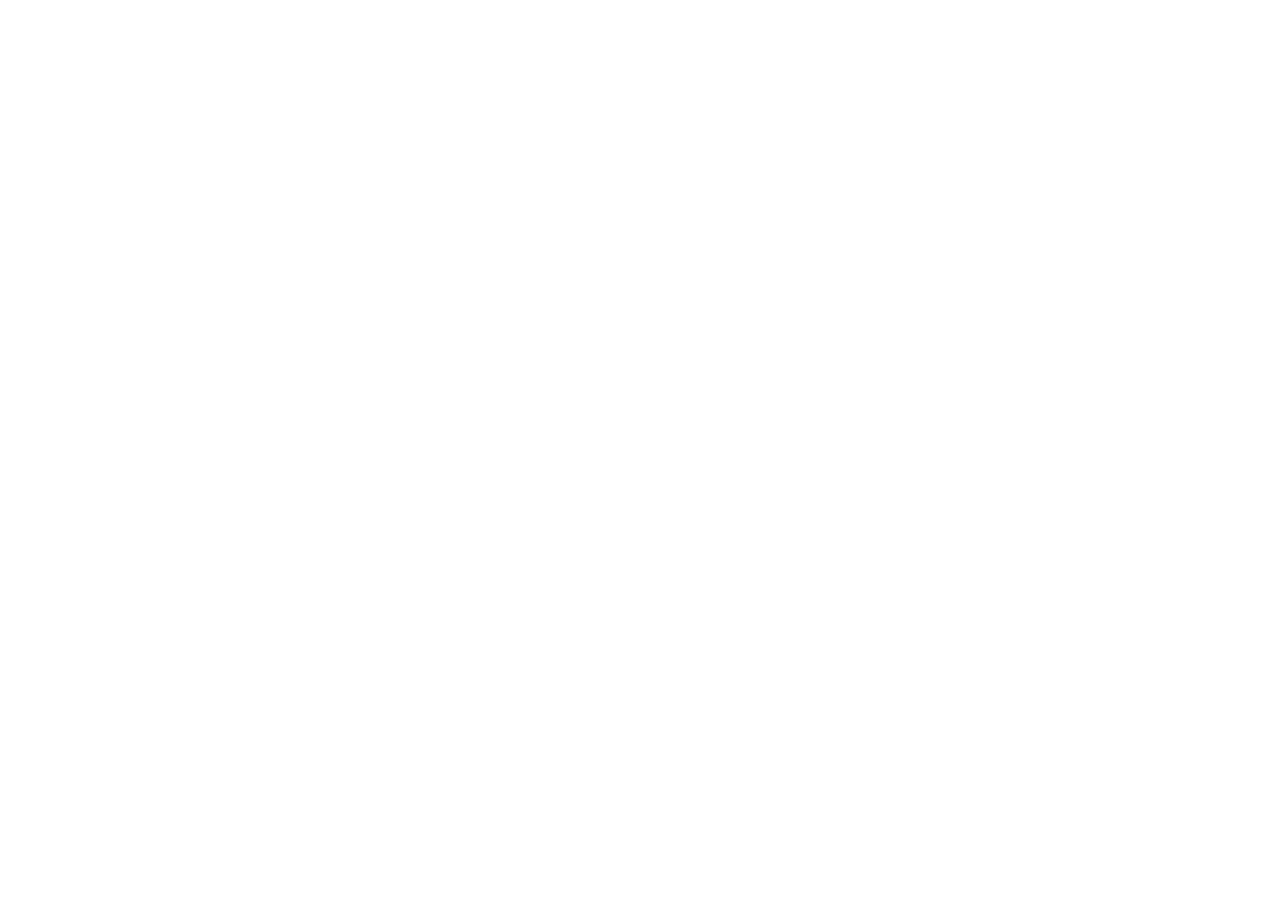
==== tickets.html @ 421d1eaf "UPDATE" ====
<!DOCTYPE html>
<html lang="en">
<head>
    <meta charset="UTF-8">
    <meta name="viewport" content="width=device-width, initial-scale=1.0">
    <title>Tickets</title>
</head>
<body>
    
</body>
</html>
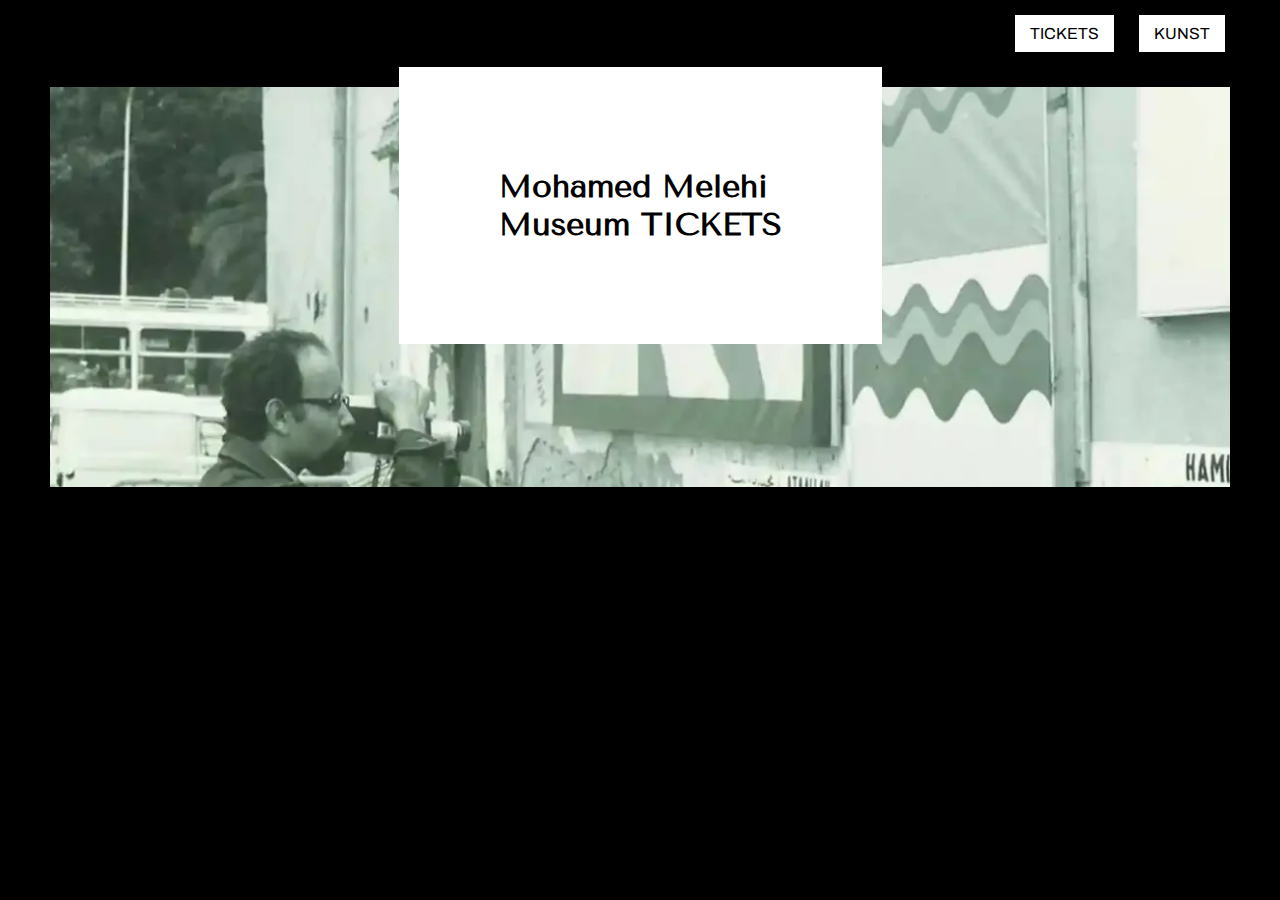
==== commit e1262718: "ticket page added" ====
--- a/tickets.html
+++ b/tickets.html
@@ -1,11 +1,27 @@
 <!DOCTYPE html>
 <html lang="en">
 <head>
+ <link rel="stylesheet" href="css/style.css">
     <meta charset="UTF-8">
     <meta name="viewport" content="width=device-width, initial-scale=1.0">
     <title>Tickets</title>
 </head>
 <body>
+    <div class="header">
+        <a href="tickets.html" class="btn">TICKETS</a>
+        <a href="index.html" class="btn">KUNST</a>
+    </div>
     
-</body>
-</html>+    <div class="hero">
+        <img src="/images/melehi-photo.webp" alt="Museum Artwork">
+        <div class="hero">
+            <h1>
+                Mohamed Melehi <br>
+                       Museum
+    
+
+                       TICKETS
+            </h1>
+        </div>
+    </body>
+    </html>--- a/css/style.css
+++ b/css/style.css
@@ -0,0 +1,129 @@
+@font-face {
+    font-family: 'Archivo';
+    src: url('/fonts/Archivo-VariableFont_wdth,wght.ttf') format('truetype');
+    font-weight: normal;
+    font-style: normal;
+}
+
+@font-face {
+    font-family: 'TenorSans';
+    src: url('/fonts/TenorSans-Regular.ttf') format('truetype');
+    font-weight: normal;
+    font-style: normal;
+}
+
+html, body {
+    height: 100%; 
+    margin: 0; 
+}
+.hero h1 {
+    font-family: 'TenorSans', sans-serif;
+    background: white;
+    color: black;
+    padding: 50px;
+    display: inline-block;
+    text-align: left;
+    line-height: 1.2;
+}
+
+
+
+* {
+    margin: 0;
+    padding: 0;
+    box-sizing: border-box;
+}
+body {
+    font-family: 'TenorSans';
+    src: url('/fonts/TenorSans-Regular.ttf') format('truetype');
+    font-weight: normal;
+    font-style: normal;
+    background-color: black;
+    color: white;
+    display: flex;
+    flex-direction: column;
+    min-height: 100vh; 
+}
+
+
+.header {
+    font-family: 'Archivo';
+    src: url('/fonts/Archivo-VariableFont_wdth,wght.ttf') format('truetype');
+    font-weight: normal;
+    font-style: heavy;
+    position: sticky;
+    top: 0;
+    background: black;
+    display: flex;
+    justify-content: flex-end;
+    padding: 15px 30px;
+    align-items: center;
+    z-index: 1000;
+}
+.header button {
+    background: white;
+    border: none;
+    padding: 10px 15px;
+    cursor: pointer;
+    font-weight: bold;
+    margin-right: 25px;
+}
+.hero {
+    display: flex;
+    flex-direction: column;
+    align-items: center;
+    padding: 20px 50px;
+}
+.hero img {
+    width: 100%;
+    max-height: 400px;
+    object-fit: cover;
+}
+.hero h1 {
+    background: white;
+    color: black;
+    padding: 100px;
+    display: inline-flex;
+    margin-top: -440px;
+}
+
+.gallery {
+    display: grid;
+    grid-template-columns: repeat(auto-fit, minmax(200px, 1fr));
+    gap: 20px;
+    padding: 40px;
+    padding-top: 20px;
+    max-width: 100vw;
+}
+
+@media (min-width: 1000px) {
+    .gallery {
+        grid-template-columns: repeat(5, 1fr);
+    }
+}
+
+
+.gallery-item {
+    text-align: center;
+}
+.gallery img {
+    width: 100%;
+    height: auto;
+}
+.header a {
+    text-decoration: none;
+    background: white;
+    color: black;
+    padding: 10px 15px;
+    font-weight: bold;
+    border: none;
+    cursor: pointer;
+    margin-right: 25px;
+    display: inline-block;
+    transition: background 0.3s ease;
+}
+
+.header a:hover {
+    background: gray;
+}
+
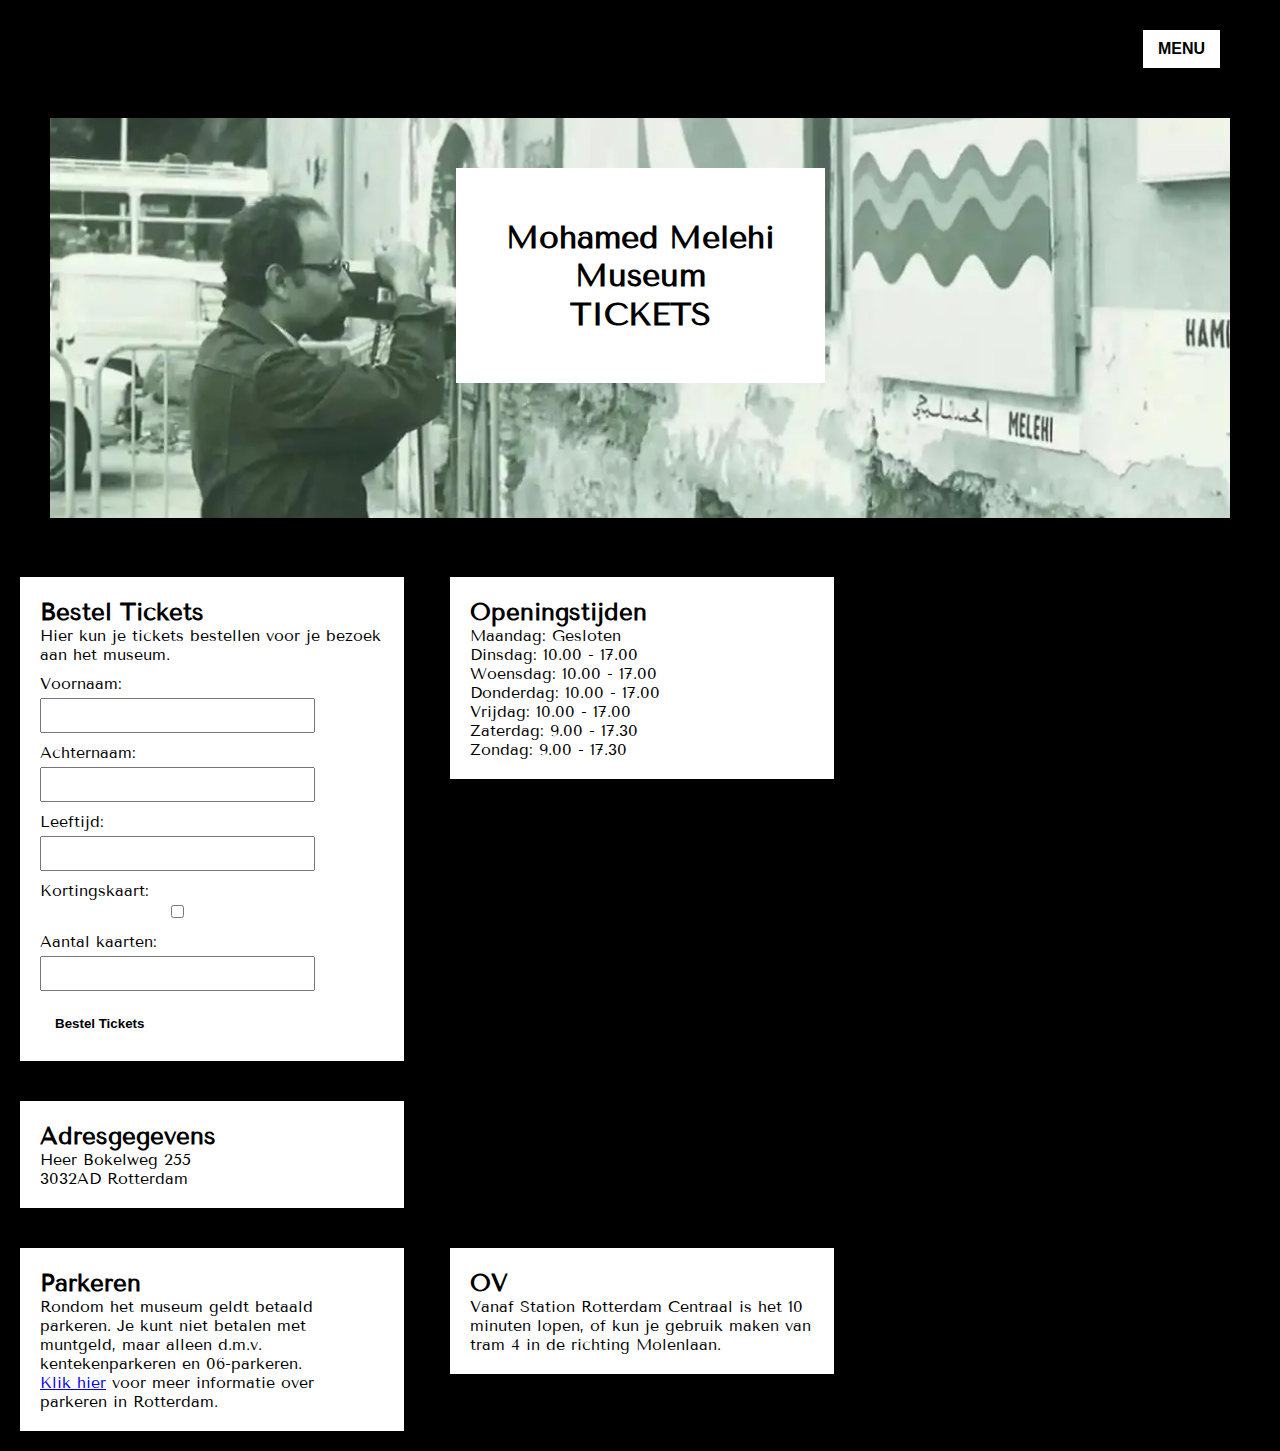
==== commit e868f2d3: "ticket page v2" ====
--- a/tickets.html
+++ b/tickets.html
@@ -1,27 +1,100 @@
 <!DOCTYPE html>
-<html lang="en">
+<html lang="nl">
+
 <head>
- <link rel="stylesheet" href="css/style.css">
     <meta charset="UTF-8">
     <meta name="viewport" content="width=device-width, initial-scale=1.0">
     <title>Tickets</title>
+    <link rel="stylesheet" href="css/style.css">
 </head>
+
 <body>
-    <div class="header">
-        <a href="tickets.html" class="btn">TICKETS</a>
-        <a href="index.html" class="btn">KUNST</a>
-    </div>
-    
-    <div class="hero">
-        <img src="/images/melehi-photo.webp" alt="Museum Artwork">
-        <div class="hero">
-            <h1>
-                Mohamed Melehi <br>
-                       Museum
-    
+    <header class="header">
+        <div class="header">
 
-                       TICKETS
-            </h1>
+            <div class="dropdown">
+                <button class="dropbtn">MENU</button>
+                <div class="dropdown-content">
+                    <a href="tickets.html" class="btn">TICKETS</a>
+                    <a href="index.html" class="btn active">KUNST</a>
+                    <a href="https://www.boijmans.nl/" class="btn">MUSEUM</a>
+                </div>
+            </div>
         </div>
-    </body>
-    </html>+    </header>
+
+    <section class="hero">
+        <img src="/images/tickets.png" alt="Museum Artwork">
+        <h1>
+            Mohamed Melehi <br>
+            Museum <br>
+            TICKETS
+        </h1>
+    </section>
+
+    <section class="video-container">
+        <video autoplay loop muted playsinline>
+            <source src="/images/6a91d213690381d82723f5842a942316.gif" type="video/mp4">
+            Your browser does not support the video tag.
+        </video>
+    </section>
+
+    <main class="content">
+        <section class="info-section">
+            <div class="ticket-box">
+                <h2>Bestel Tickets</h2>
+                <p>Hier kun je tickets bestellen voor je bezoek aan het museum.</p>
+                <form action="#" method="POST">
+                    <label for="firstName">Voornaam:</label>
+                    <input type="text" id="firstName" name="firstName" required><br>
+
+                    <label for="lastName">Achternaam:</label>
+                    <input type="text" id="lastName" name="lastName" required><br>
+
+                    <label for="age">Leeftijd:</label>
+                    <input type="number" id="age" name="age" required><br>
+
+                    <label for="discountCard">Kortingskaart:</label>
+                    <input type="checkbox" id="discountCard" name="discountCard"><br>
+
+                    <label for="tickets">Aantal kaarten:</label>
+                    <input type="number" id="tickets" name="tickets" min="1" required><br>
+
+                    <button type="submit" class="btn">Bestel Tickets</button>
+                </form>
+            </div>
+
+            <div class="event-box">
+                <h2>Openingstijden</h2>
+                <p>Maandag: Gesloten</p>
+                <p>Dinsdag: 10.00 - 17.00</p>
+                <p>Woensdag: 10.00 - 17.00</p>
+                <p>Donderdag: 10.00 - 17.00</p>
+                <p>Vrijdag: 10.00 - 17.00</p>
+                <p>Zaterdag: 9.00 - 17.30</p>
+                <p>Zondag: 9.00 - 17.30</p>
+            </div>
+
+            <div class="checkout-box">
+                <h2>Adresgegevens</h2>
+                <p>Heer Bokelweg 255</p>
+                <p>3032AD Rotterdam</p>
+            </div>
+        </section>
+
+        <section class="info-section">
+            <div class="info-box">
+                <h2>Parkeren</h2>
+                <p>Rondom het museum geldt betaald parkeren. Je kunt niet betalen met muntgeld, maar alleen d.m.v. kentekenparkeren en 06-parkeren.</p>
+                <p><a href="https://www.rotterdam.nl/parkeren" target="_blank">Klik hier</a> voor meer informatie over parkeren in Rotterdam.</p>
+            </div>
+
+            <div class="info-box">
+                <h2>OV</h2>
+                <p>Vanaf Station Rotterdam Centraal is het 10 minuten lopen, of kun je gebruik maken van tram 4 in de richting Molenlaan.</p>
+            </div>
+        </section>
+    </main>
+</body>
+
+</html>
--- a/css/style.css
+++ b/css/style.css
@@ -12,10 +12,12 @@
     font-style: normal;
 }
 
-html, body {
-    height: 100%; 
-    margin: 0; 
-}
+html,
+body {
+    height: 100%;
+    margin: 0;
+}
+
 .hero h1 {
     font-family: 'TenorSans', sans-serif;
     background: white;
@@ -33,6 +35,7 @@
     padding: 0;
     box-sizing: border-box;
 }
+
 body {
     font-family: 'TenorSans';
     src: url('/fonts/TenorSans-Regular.ttf') format('truetype');
@@ -42,7 +45,7 @@
     color: white;
     display: flex;
     flex-direction: column;
-    min-height: 100vh; 
+    min-height: 100vh;
 }
 
 
@@ -60,25 +63,21 @@
     align-items: center;
     z-index: 1000;
 }
-.header button {
-    background: white;
-    border: none;
-    padding: 10px 15px;
-    cursor: pointer;
-    font-weight: bold;
-    margin-right: 25px;
-}
+
+
 .hero {
     display: flex;
     flex-direction: column;
     align-items: center;
     padding: 20px 50px;
 }
+
 .hero img {
     width: 100%;
     max-height: 400px;
     object-fit: cover;
 }
+
 .hero h1 {
     background: white;
     color: black;
@@ -106,10 +105,12 @@
 .gallery-item {
     text-align: center;
 }
+
 .gallery img {
     width: 100%;
     height: auto;
 }
+
 .header a {
     text-decoration: none;
     background: white;
@@ -120,10 +121,180 @@
     cursor: pointer;
     margin-right: 25px;
     display: inline-block;
+    transition: 0.3s ease;
+}
+
+
+
+.dropdown {
+    position: relative;
+    display: inline-block;
+}
+
+
+.dropbtn {
+    background-color: white;
+    color: black;
+    padding: 10px 15px;
+    font-size: 16px;
+    font-weight: bold;
+    border: none;
+    cursor: pointer;
+}
+
+
+.dropdown-content {
+    display: none;
+    position: absolute;
+    background-color: white;
+    min-width: 160px;
+    box-shadow: 0px 8px 16px rgba(0, 0, 0, 0.2);
+    z-index: 1;
+}
+
+
+.dropdown-content a {
+    color: black;
+    padding: 12px 16px;
+    text-decoration: none;
+    display: block;
+}
+
+.dropdown-content a:hover {
+    background-color: gray;
+}
+
+
+.dropdown:hover .dropdown-content {
+    display: block;
+}
+
+
+.dropdown:hover .dropbtn {
+    background-color: lightgray;
+}
+
+
+.btn {
+    background: white;
+    color: black;
+    padding: 10px 15px;
+    text-decoration: none;
+    font-weight: bold;
+    margin-right: 25px;
+    display: inline-block;
     transition: background 0.3s ease;
 }
 
-.header a:hover {
+
+.btn:hover {
     background: gray;
 }
 
+.active {
+    background-color: gray;
+    color: white;
+}
+
+@font-face {
+    font-family: 'Archivo';
+    src: url('/fonts/Archivo-VariableFont_wdth,wght.ttf') format('truetype');
+}
+
+@font-face {
+    font-family: 'TenorSans';
+    src: url('/fonts/TenorSans-Regular.ttf') format('truetype');
+}
+
+html,
+body {
+    height: 100%;
+    margin: 0;
+    font-family: 'TenorSans', sans-serif;
+    background-color: black;
+    color: white;
+    display: flex;
+    flex-direction: column;
+    min-height: 100vh;
+}
+
+.header {
+    font-family: 'Archivo', sans-serif;
+    position: sticky;
+    top: 0;
+    background: black;
+    display: flex;
+    justify-content: flex-end;
+    padding: 15px 30px;
+    align-items: center;
+    z-index: 1000;
+}
+
+.hero {
+    display: flex;
+    flex-direction: column;
+    align-items: center;
+    padding: 20px 50px;
+}
+
+.hero img {
+    width: 100%;
+    max-height: 400px;
+    object-fit: cover;
+}
+
+.hero h1 {
+    background: white;
+    color: black;
+    padding: 50px;
+    display: inline-block;
+    text-align: center;
+    line-height: 1.2;
+    margin-top: -350px;
+}
+
+.container {
+    width: 80%;
+    margin: auto;
+    text-align: center;
+}
+
+.ticket-box, .event-box, .checkout-box, .info-box {
+    background-color: white;
+    color: black;
+    padding: 20px;
+    margin: 20px;
+    display: inline-block;
+    vertical-align: top;
+    width: 30%;
+}
+
+label {
+    display: block;
+    margin-top: 10px;
+}
+
+input {
+    width: 80%;
+    padding: 8px;
+    margin-top: 5px;
+}
+
+.btn {
+    background: white;
+    color: black;
+    padding: 10px 15px;
+    text-decoration: none;
+    font-weight: bold;
+    display: inline-block;
+    transition: background 0.3s ease;
+    margin-top: 15px;
+    border: none;
+    cursor: pointer;
+}
+
+.btn:hover {
+    background: gray;
+}
+
+
